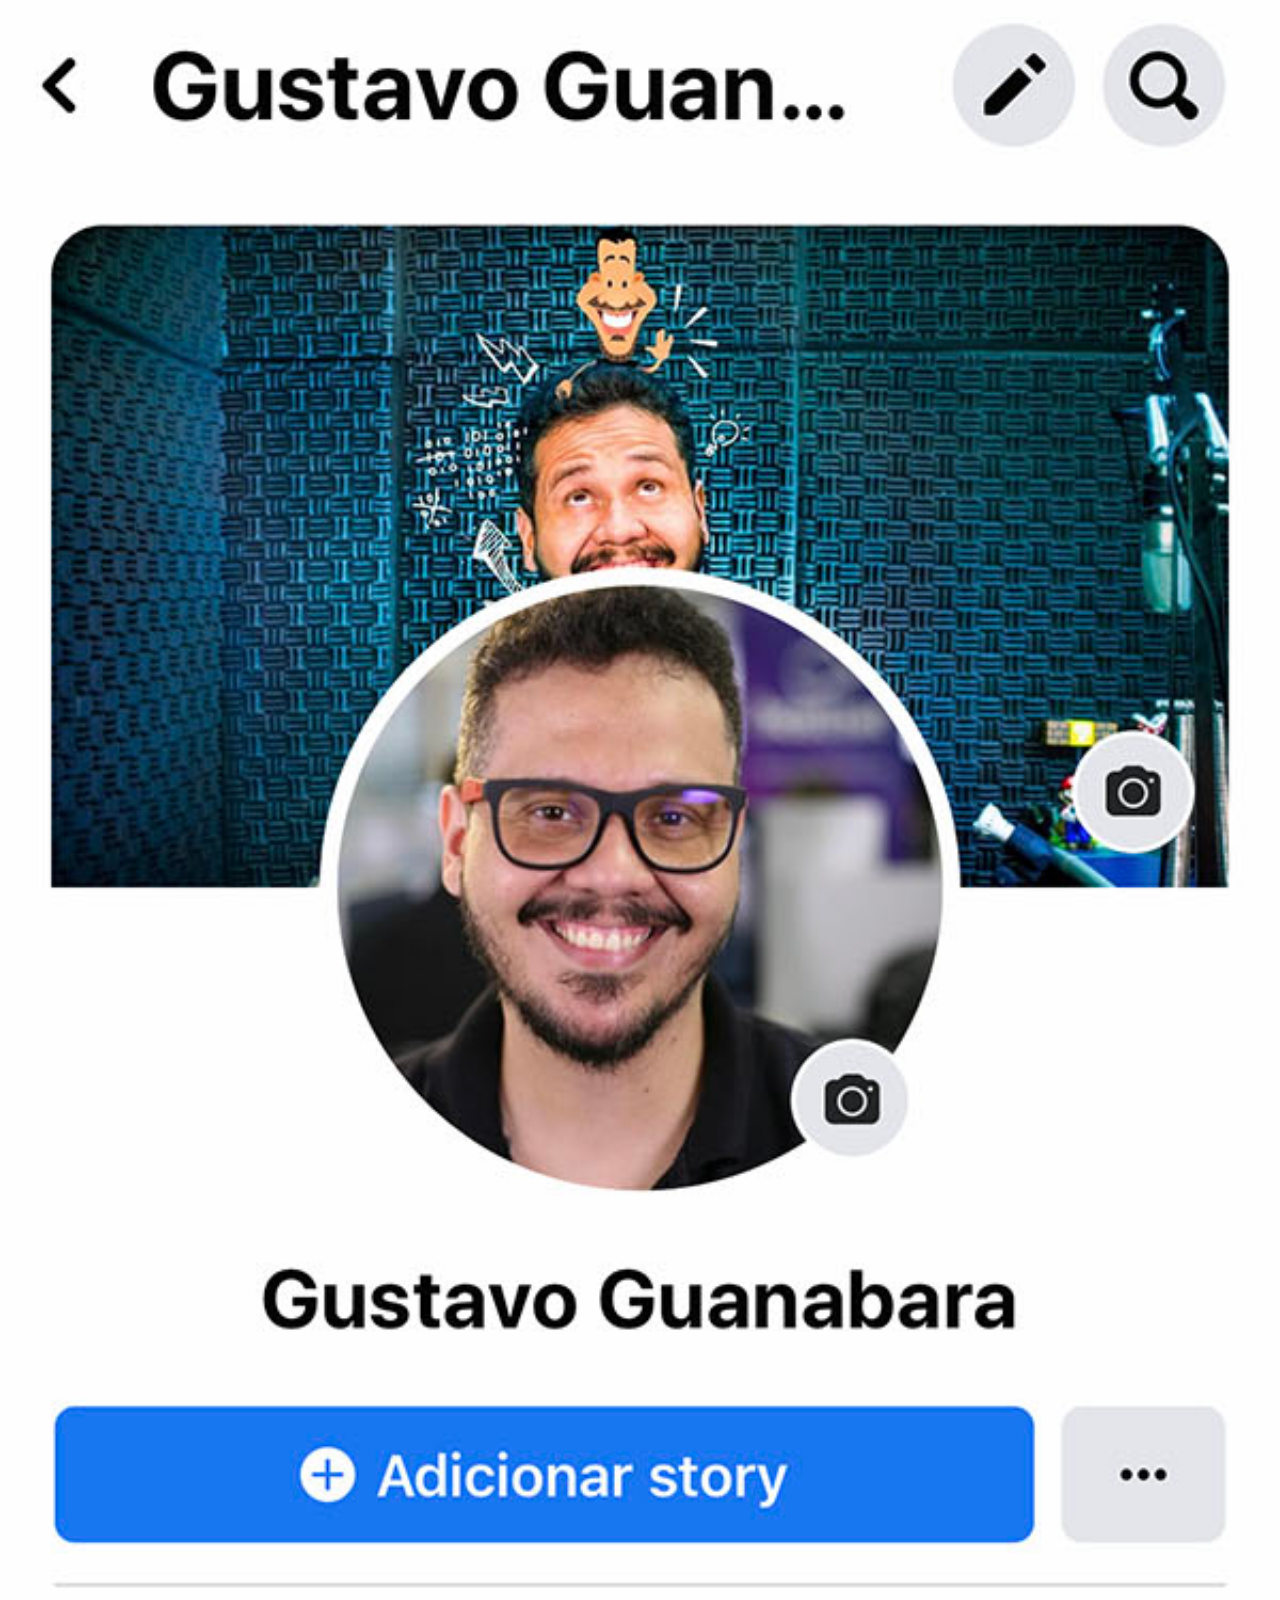
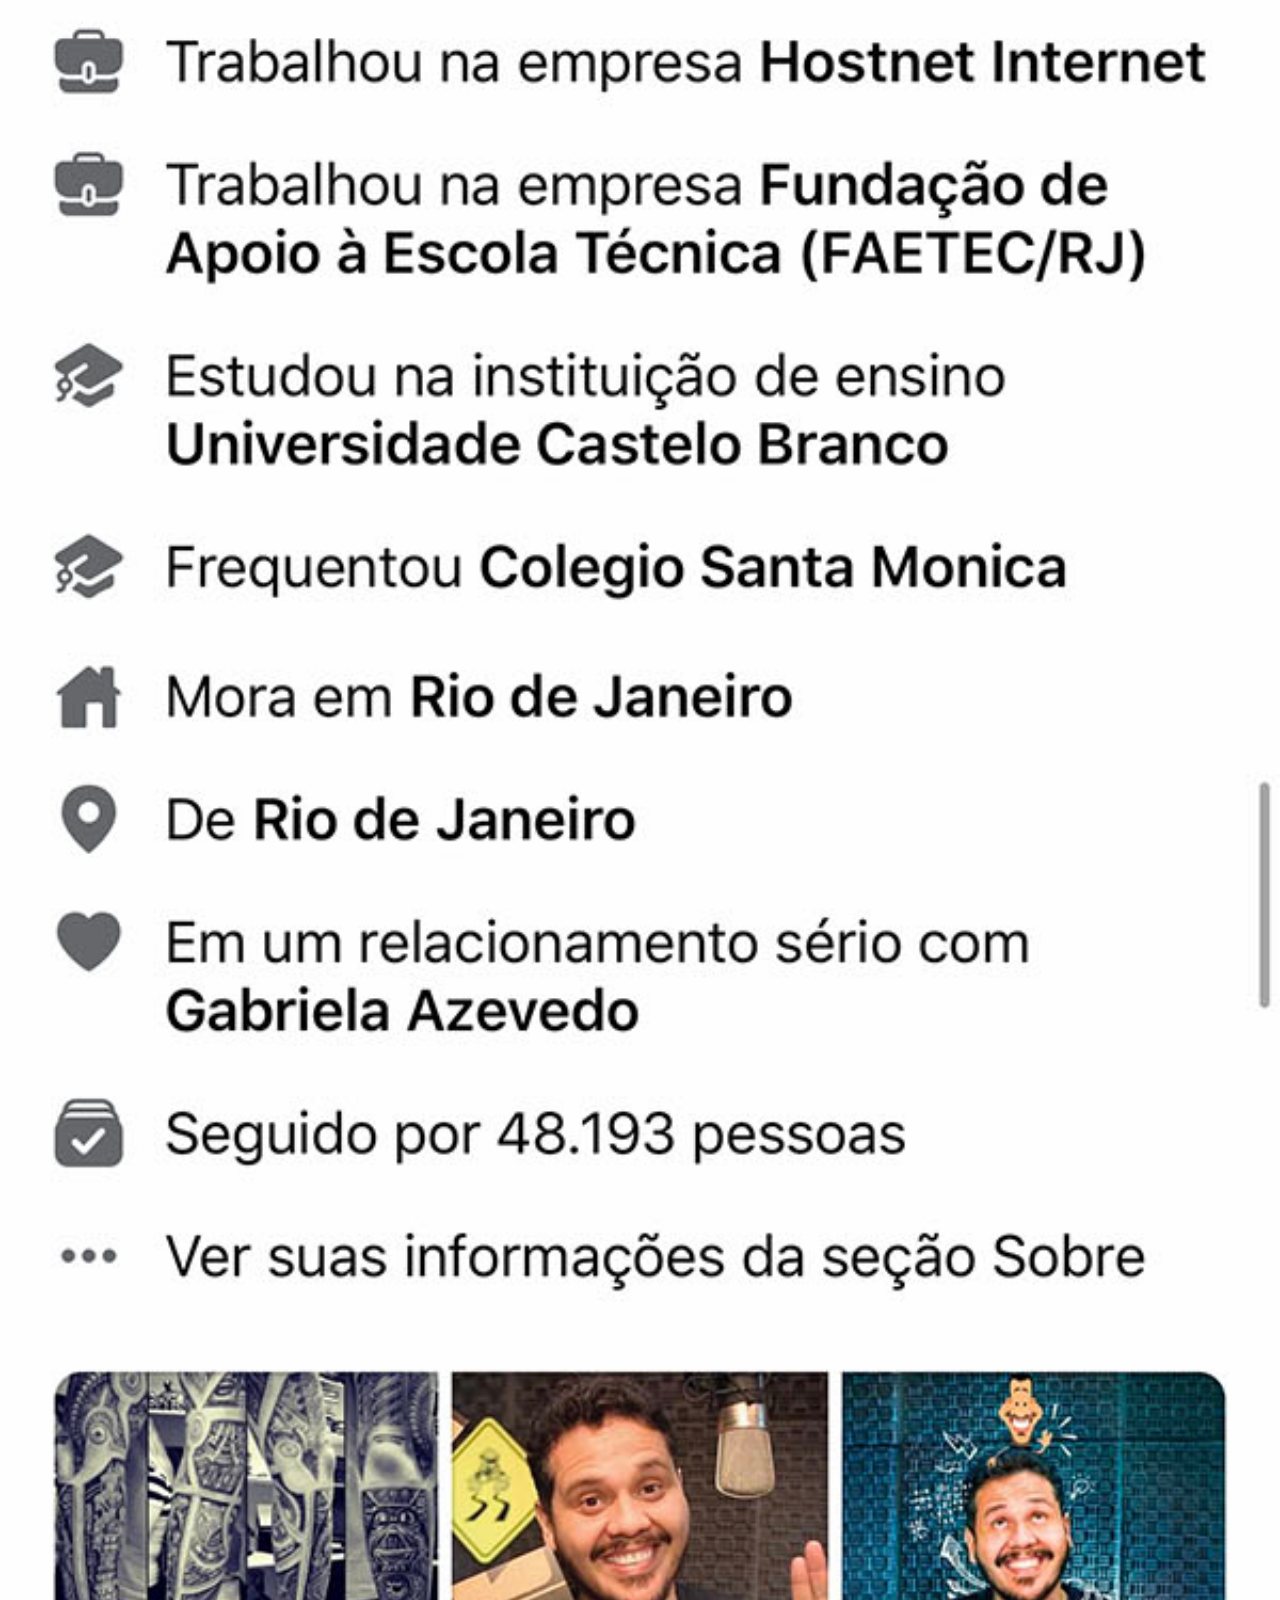
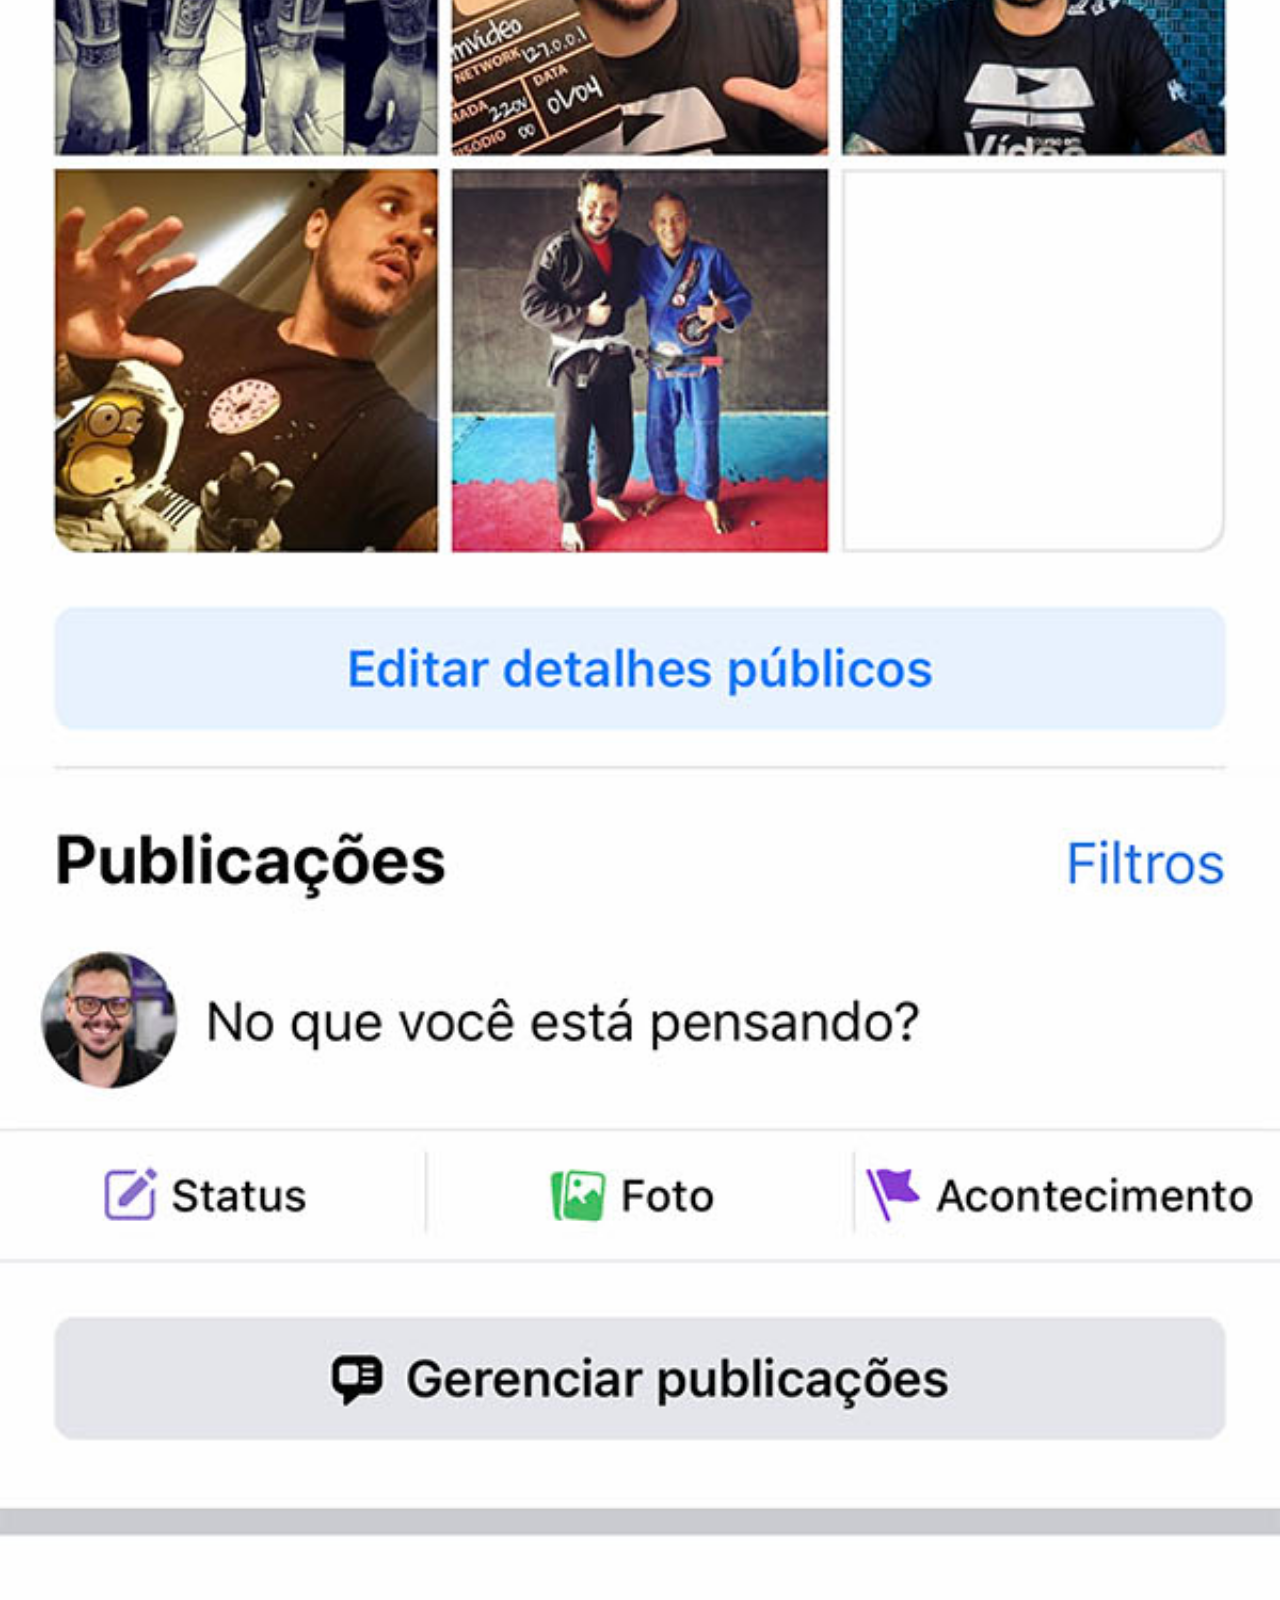
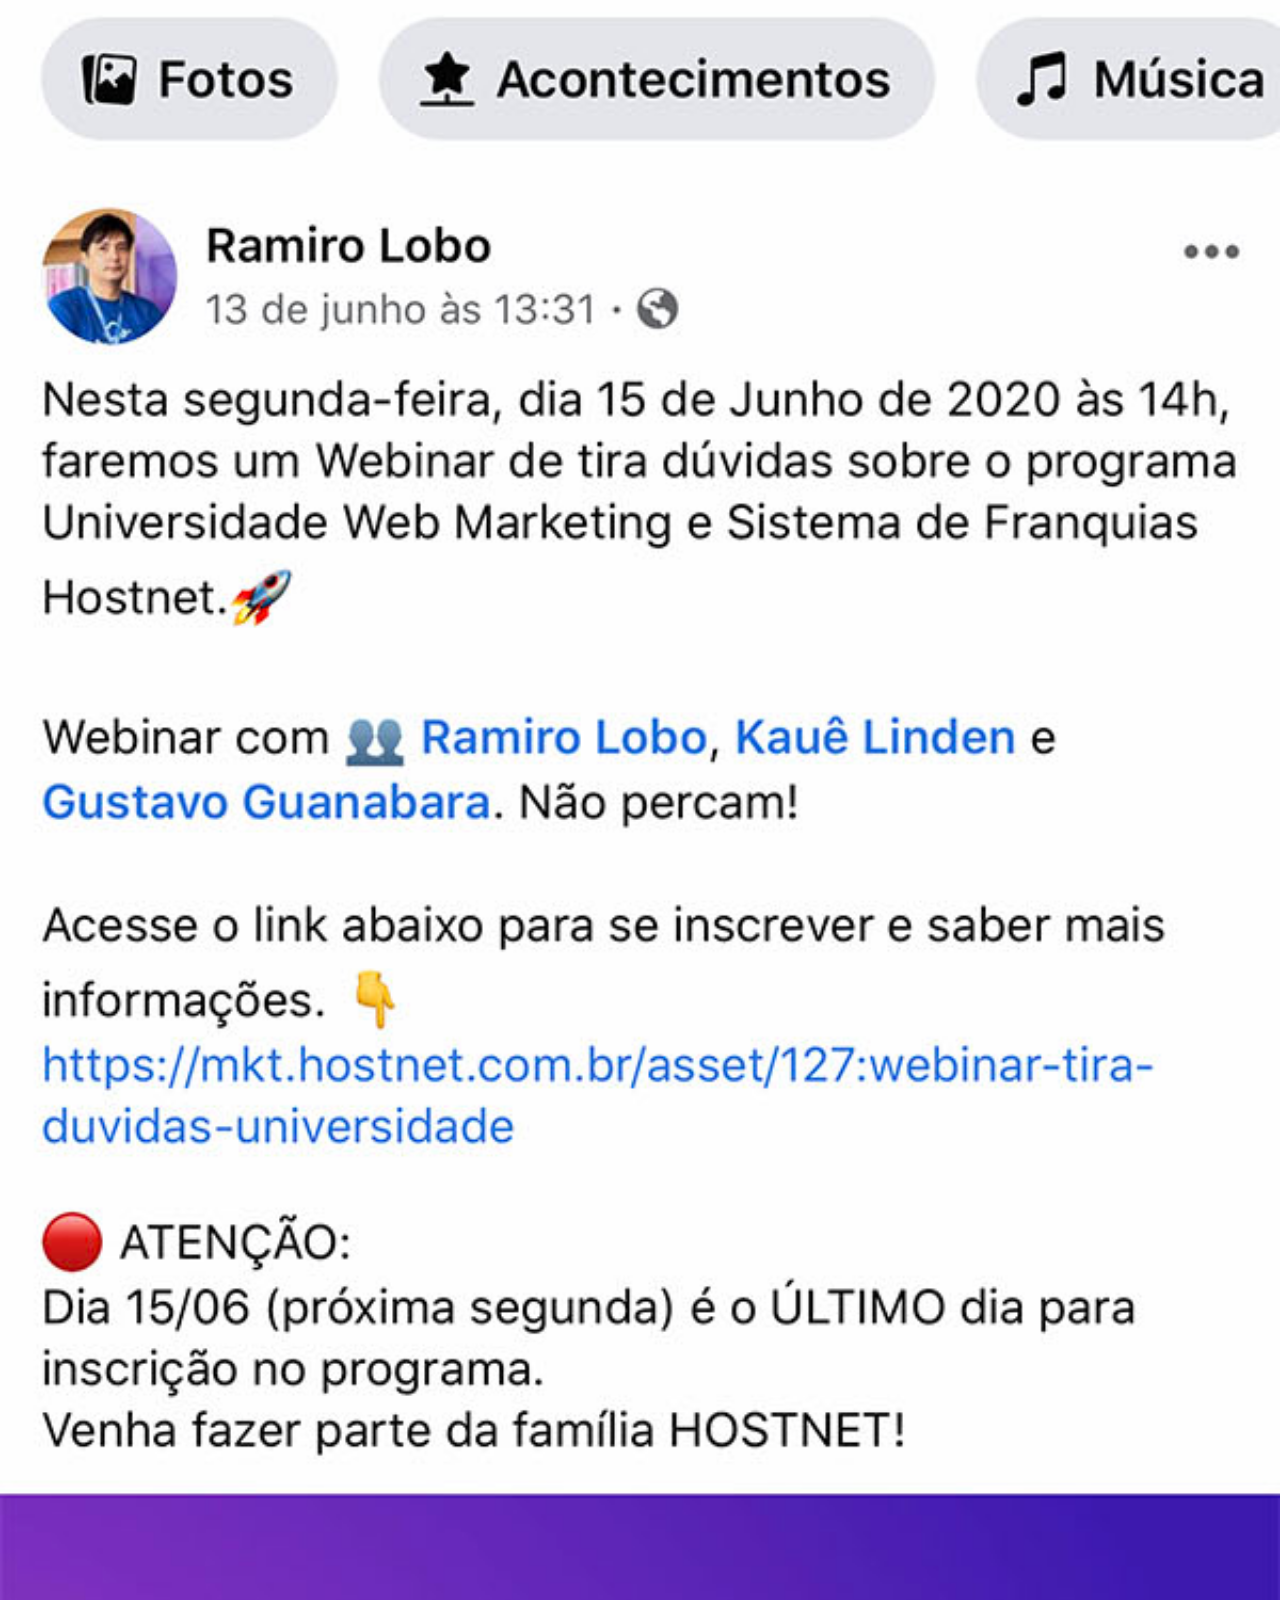
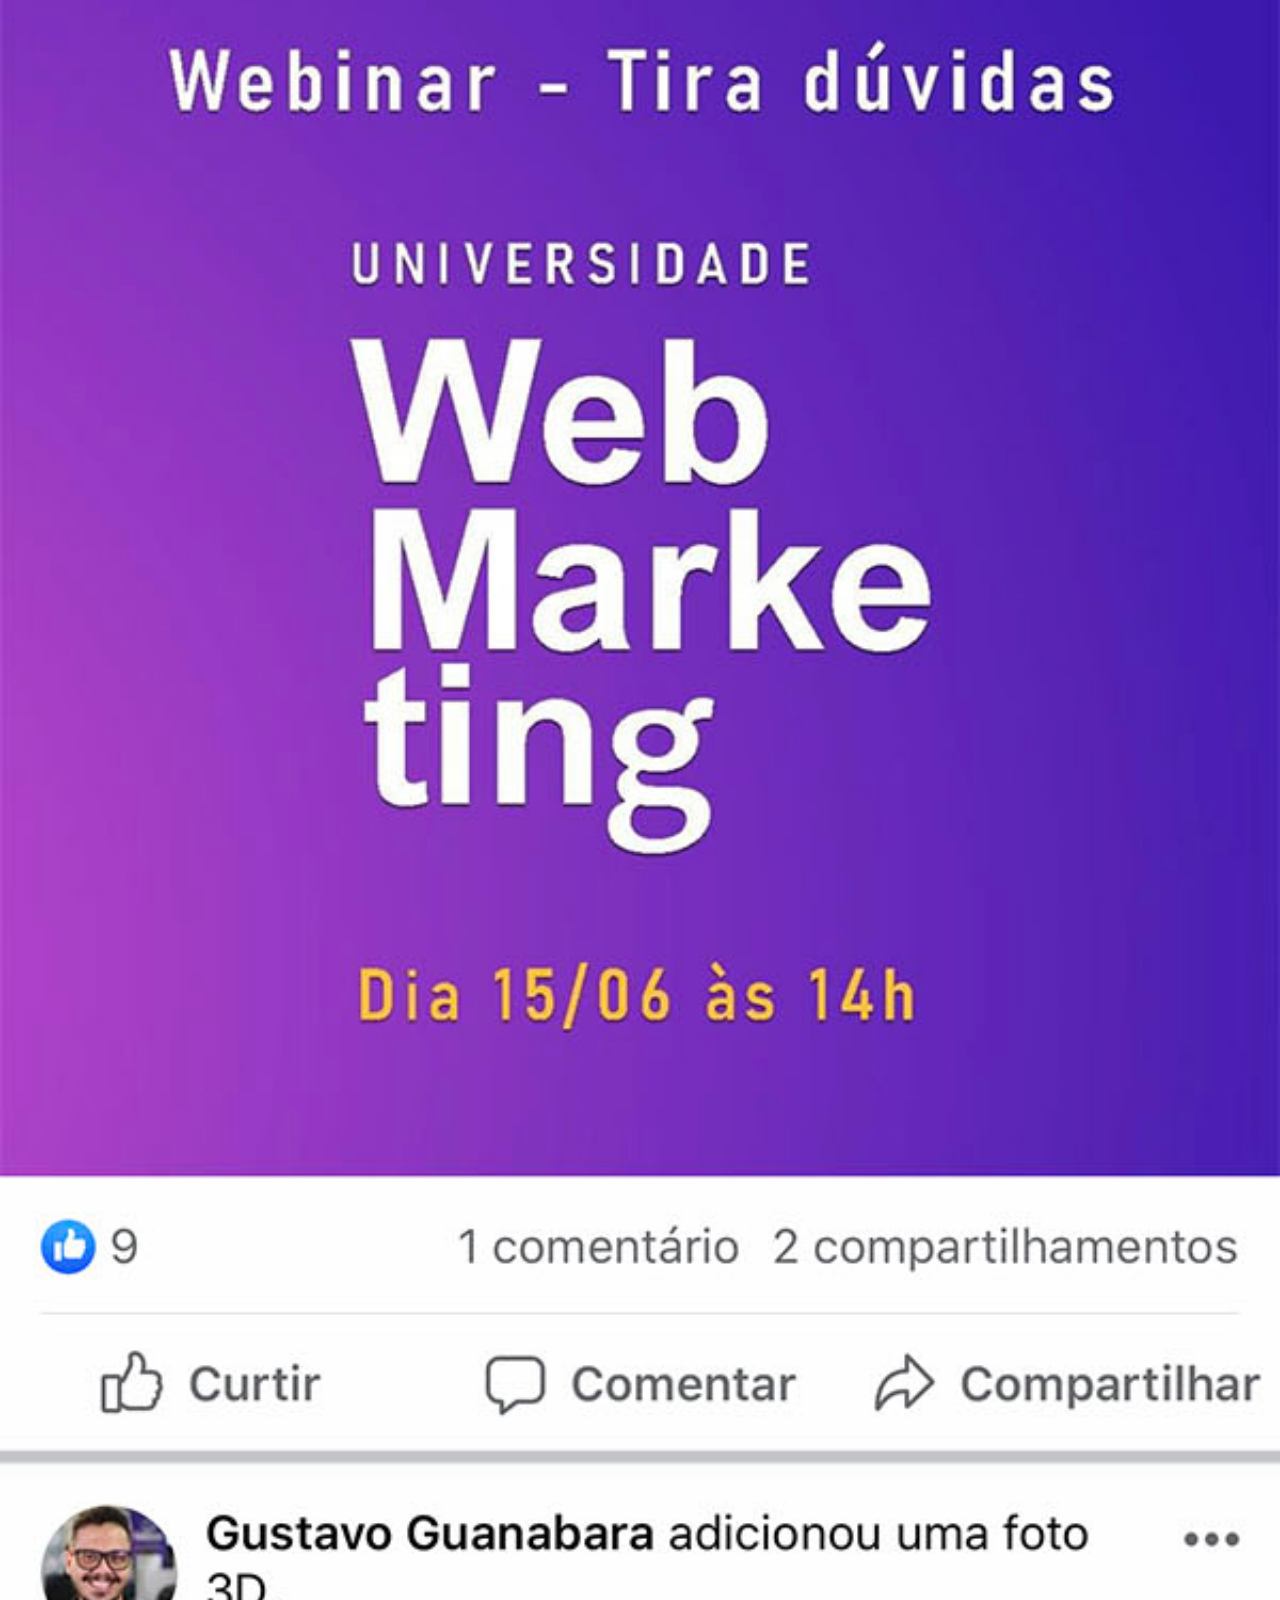
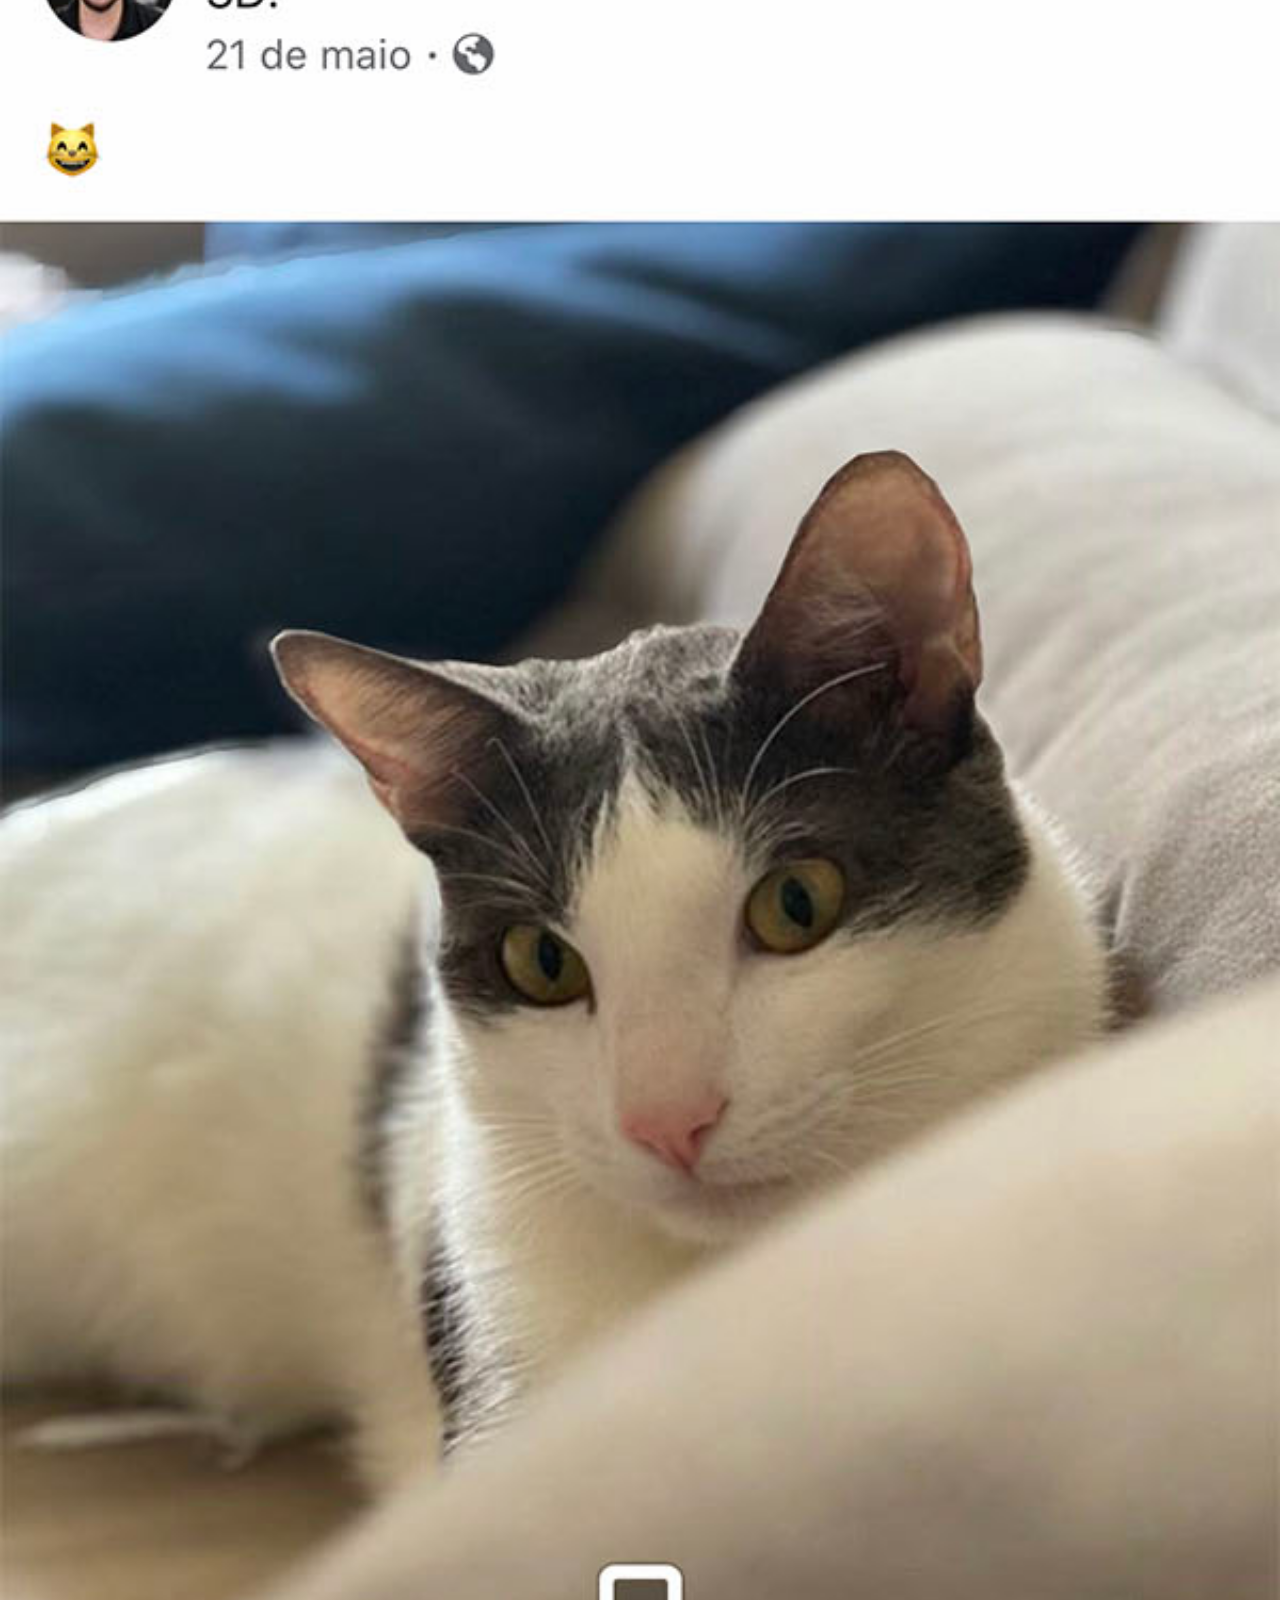
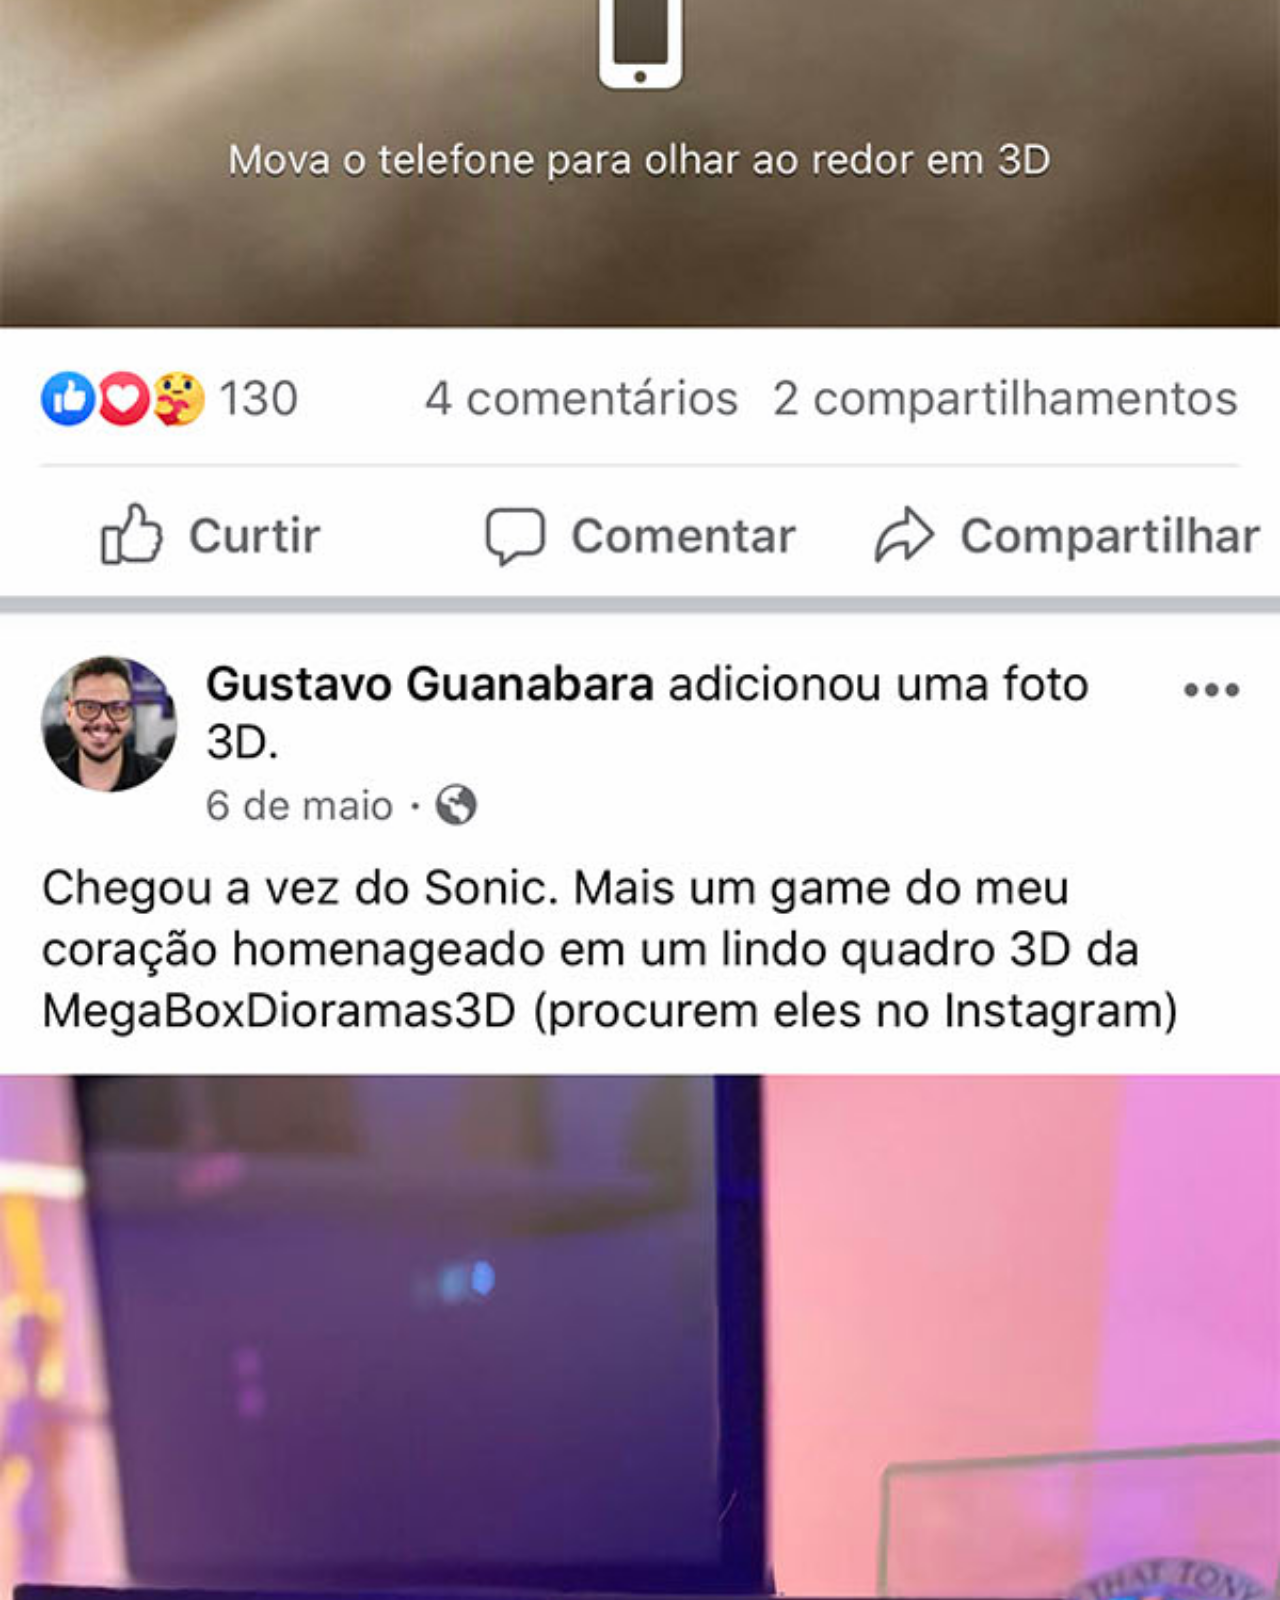
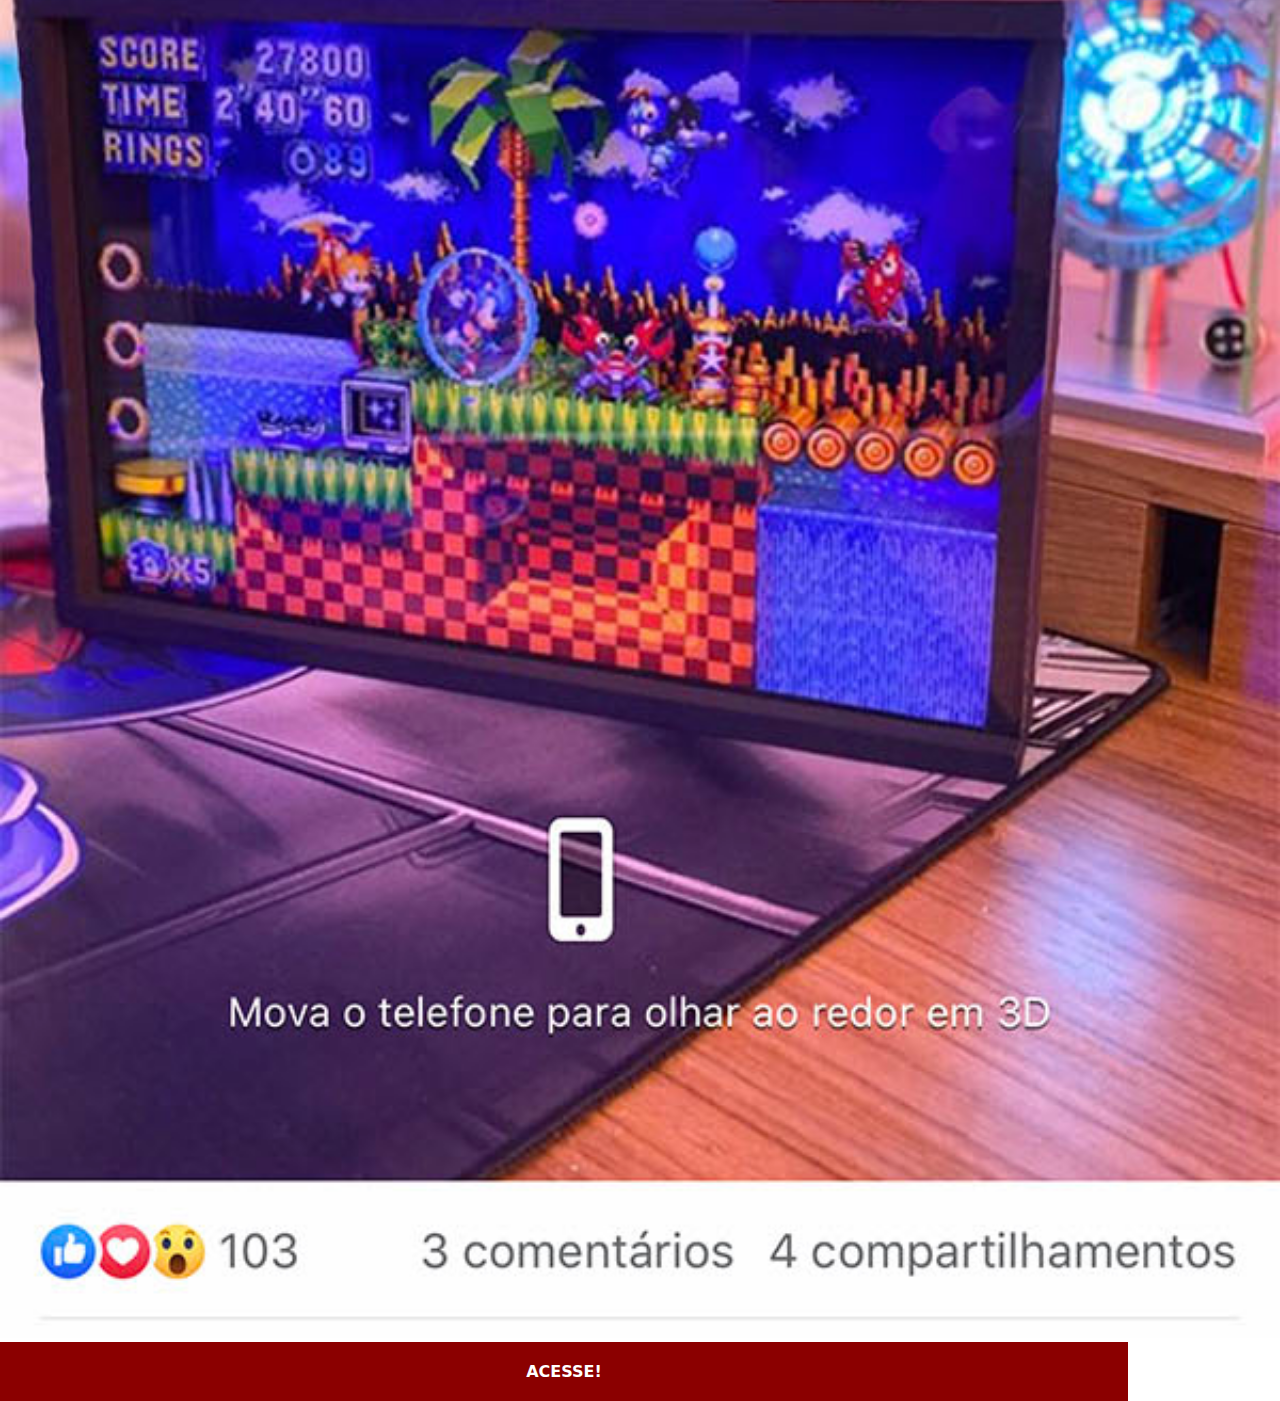
==== facebook.html @ fff64f3f "save projeto divulga guanabara" ====
<!DOCTYPE html>
<html lang="pt-br">
<head>
    <meta charset="UTF-8">
    <meta name="viewport" content="width=device-width, initial-scale=1.0">
    <title>Github</title>

    <link rel="stylesheet" href="social.css">
</head>
<body>
    <img src="imagens/tela-facebook.jpg" alt="tela-github">

    <a href="https://www.facebook.com/gustavoguanabara" target="_blank">ACESSE!</a>
</body>
</html>
---- social.css ----
@charset "UTF-8";

*{
    margin: 0px;
    padding: 0px;
    font-family: system-ui, -apple-system, BlinkMacSystemFont, 'Segoe UI', Roboto, Oxygen, Ubuntu, Cantarell, 'Open Sans', 'Helvetica Neue', sans-serif;
}
::-webkit-scrollbar{
    width: 0px;
    height: 0px;
}

img{
    width: 100vw;
}

a{
    width: 85vw;
    display: block;
    background-color: darkred;
    color: white;
    padding: 20px;

    text-align: center;
    text-decoration: none;
    font-weight: bold;
}

a:hover{
    background-color: red;
    text-decoration: underline;
}
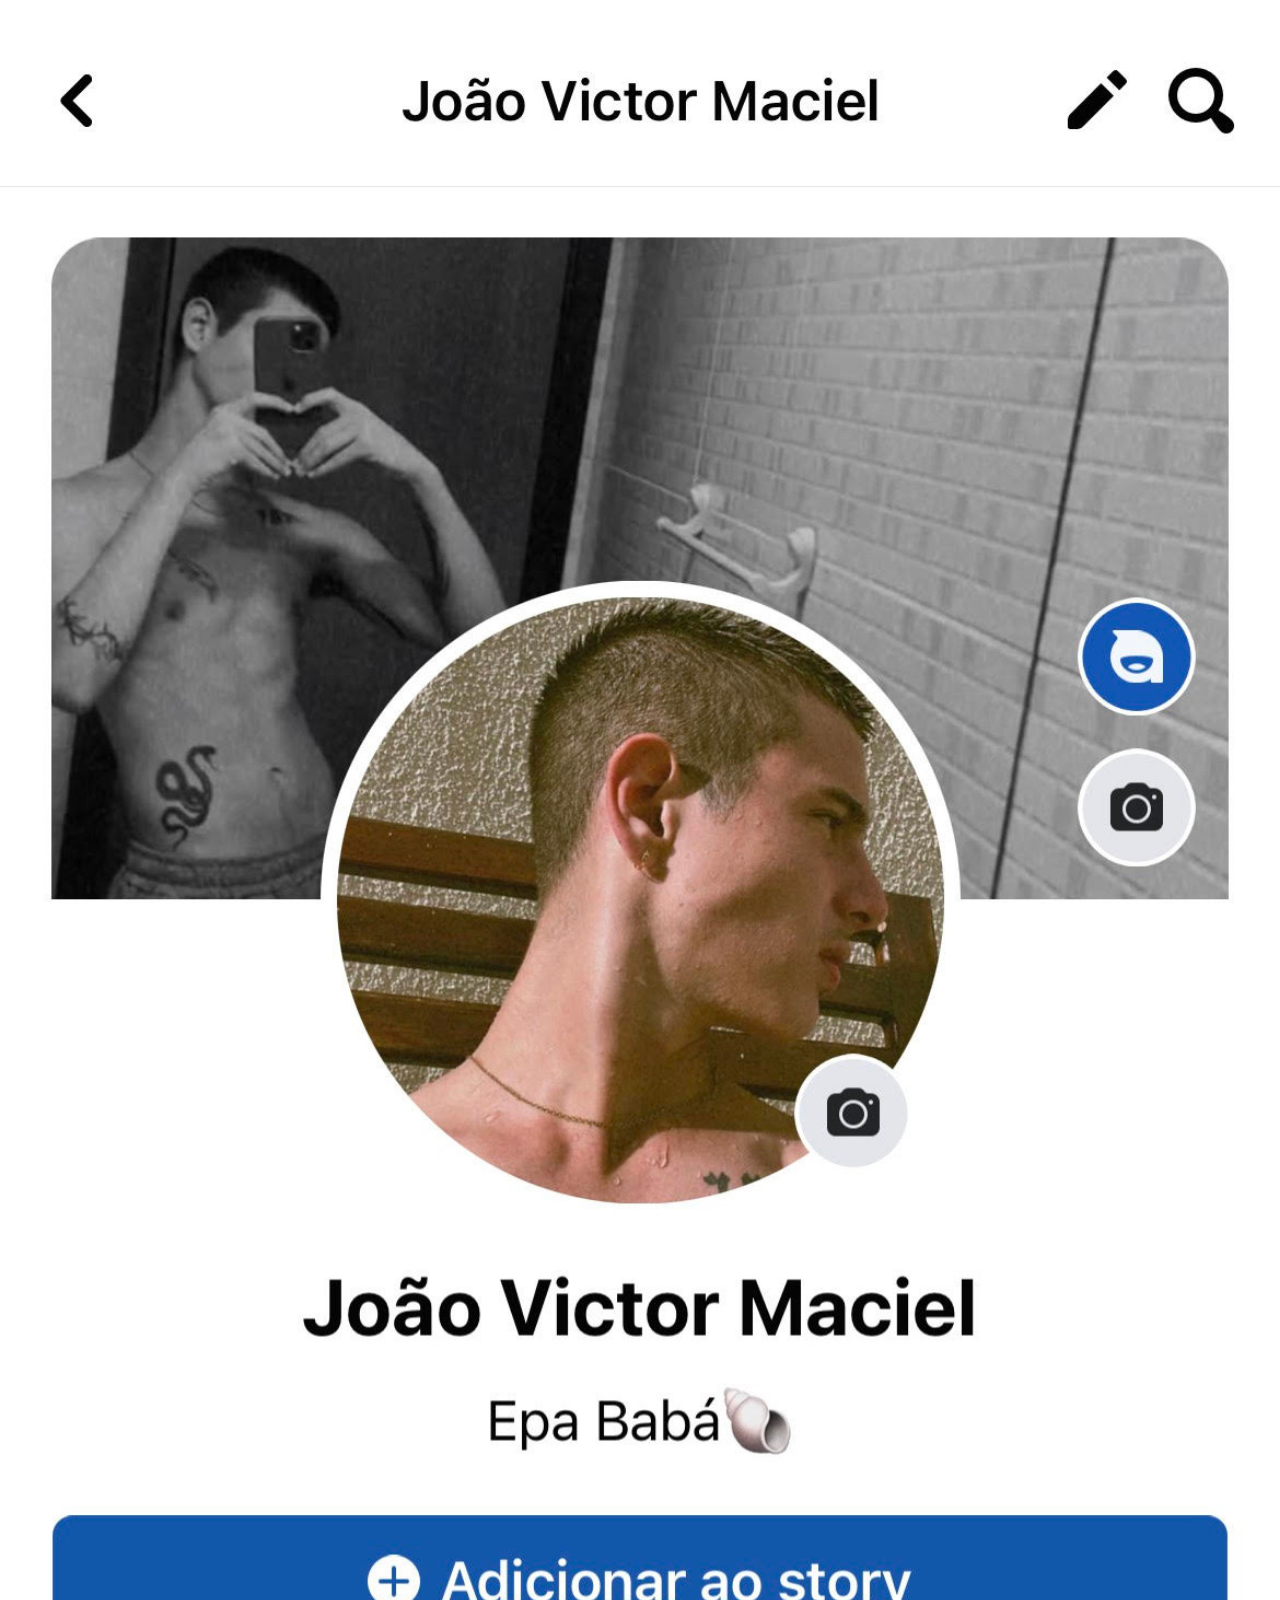
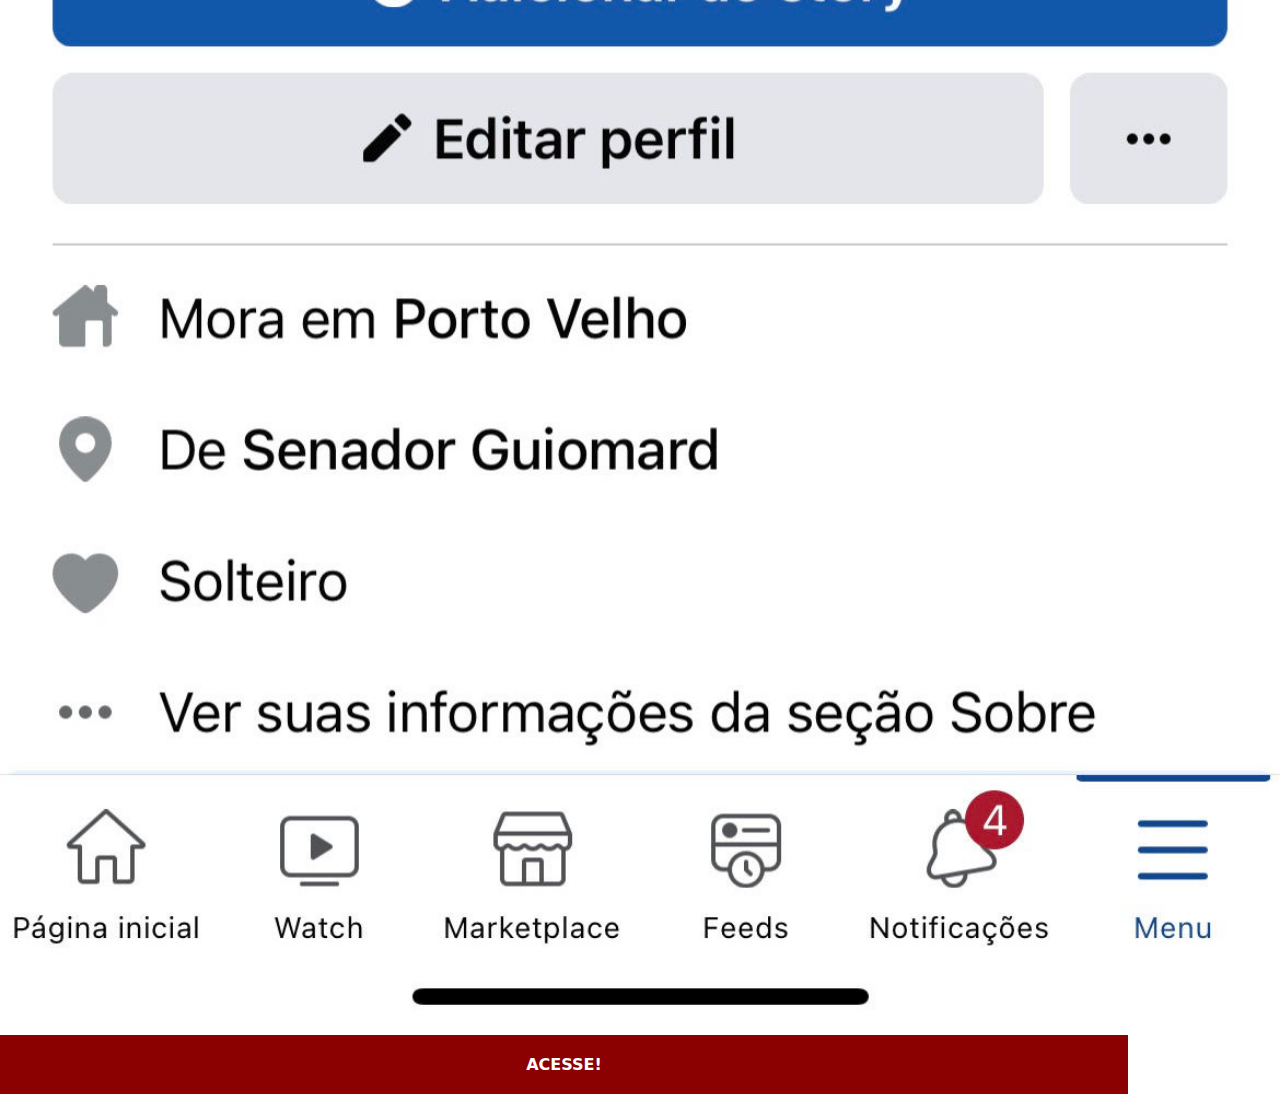
==== commit 35fdd8fd: "determinando minhas redes" ====
--- a/facebook.html
+++ b/facebook.html
@@ -3,12 +3,12 @@
 <head>
     <meta charset="UTF-8">
     <meta name="viewport" content="width=device-width, initial-scale=1.0">
-    <title>Github</title>
+    <title>Facebook</title>
 
     <link rel="stylesheet" href="social.css">
 </head>
 <body>
-    <img src="imagens/tela-facebook.jpg" alt="tela-github">
+    <img src="imagens/tela-facebook.jpeg" alt="tela-github">
 
     <a href="https://www.facebook.com/gustavoguanabara" target="_blank">ACESSE!</a>
 </body>
